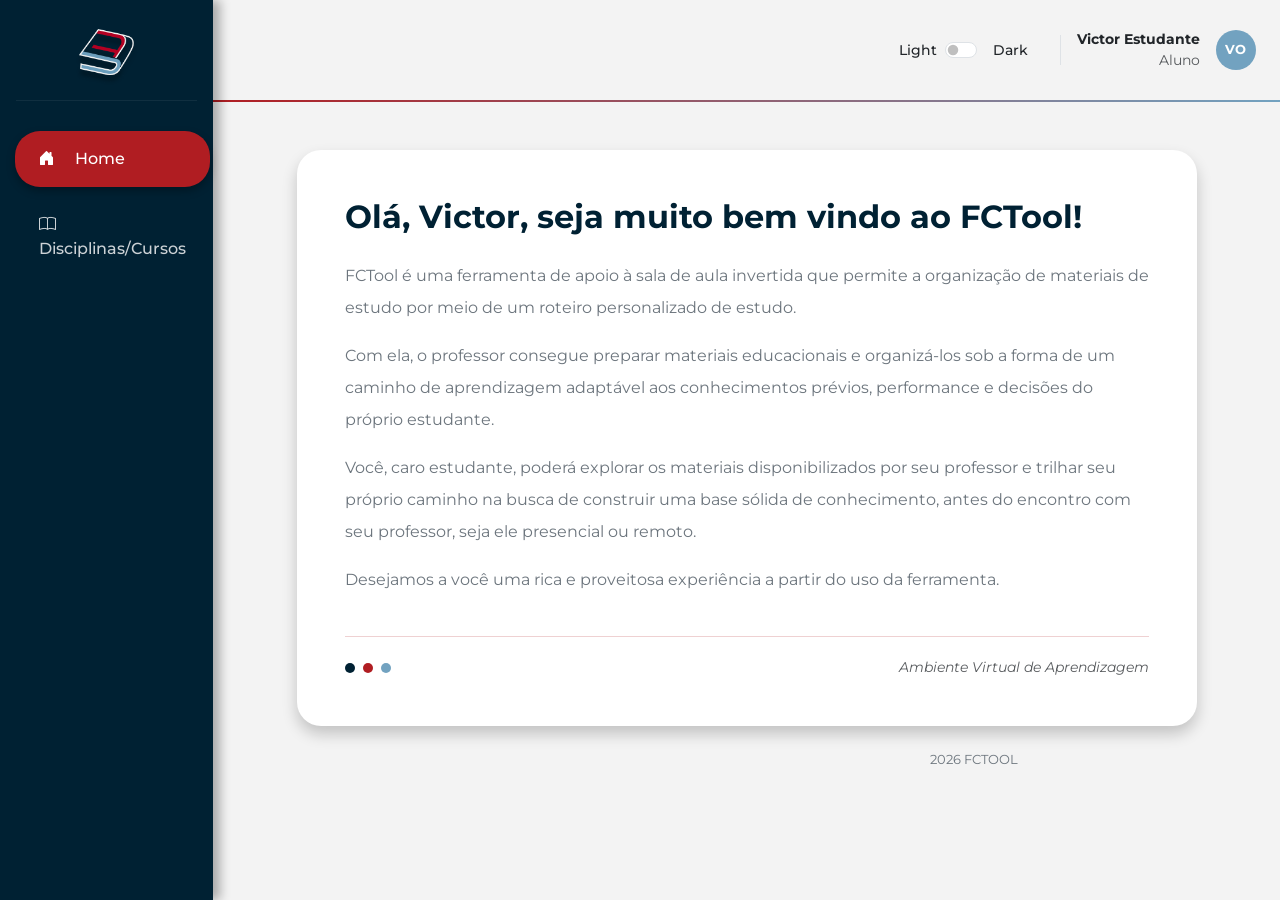
==== Redesign-FCTOOL/index.html @ 1b22c22f "primeiras páginas feitas do FCTOOL Home, Disciplina, tumas" ====
<!DOCTYPE html>
<html lang="pt-br">
<head>
    <meta charset="UTF-8">
    <meta name="viewport" content="width=device-width, initial-scale=1.0">
    <title>FCTOOL - Home</title>

    <link href="https://fonts.googleapis.com/css2?family=Montserrat:wght@400;500;700&display=swap" rel="stylesheet">
    <link href="https://cdn.jsdelivr.net/npm/bootstrap@5.3.0/dist/css/bootstrap.min.css" rel="stylesheet">
    <link rel="stylesheet" href="https://cdn.jsdelivr.net/npm/bootstrap-icons@1.11.3/font/bootstrap-icons.css">
    <link rel="stylesheet" href="./style.css">
</head>

<body>
<!--Menu que só aparece em tela mobile-->
    <div class="offcanvas offcanvas-start" tabindex="-1" id="sidebarMobile">
        <div class="offcanvas-header">
            <img src="./assets/img/logo.png" alt="Logo" class="img-fluid" style="max-width:120px;">
            <button type="button" class="btn-close" data-bs-dismiss="offcanvas"></button>
        </div>
        <div class="offcanvas-body">
            <ul class="nav nav-pills flex-column">
                <li class="nav-item">
                    <a href="index.html" class="nav-link active">
                        <i class="bi bi-house-door-fill me-3"></i> Home
                    </a>
                </li>
                <li class="nav-item">
                    <a href="disciplinas.html" class="nav-link">
                        <i class="bi bi-book me-3"></i> Disciplinas/Cursos
                    </a>
                </li>
            </ul>
        </div>
    </div>


    <div class="container-fluid">
        <div class="row">

         
        <!--d-none esconde no mobile | d-md-block mostra no computador-->
            <div class="col-md-2 px-0 sidebar-fctool d-none d-md-block">
                <div class="sidebar-header">
                    <img src="./assets/img/logo.png" alt="Logo" class="img-fluid logo-fctool">
                </div>

                <hr class="mx-3 mt-0 mb-0 opacity-25 text-white">

                <nav class="mt-4">
                    <ul class="nav nav-pills flex-column">
                        <li class="nav-item">
                            <a href="index.html" class="nav-link active">
                                <i class="bi bi-house-door-fill me-3"></i> Home
                            </a>
                        </li>
                        <li class="nav-item">
                            <a href="disciplinas.html" class="nav-link">
                                <i class="bi bi-book me-3"></i> Disciplinas/Cursos
                            </a>
                        </li>
                    </ul>
                </nav>
            </div>

         
            <div class="col-md-10 px-0">
                
               
                <header class="topbar-fctool d-flex align-items-center justify-content-between px-4">
                    
                
                    <button class="btn d-md-none me-3" type="button" data-bs-toggle="offcanvas" data-bs-target="#sidebarMobile">
                        <i class="bi bi-list fs-2"></i>
                    </button>

                    
                   

                 
                    <div class="d-flex align-items-center ms-auto">
                        <div class="d-flex align-items-center me-3">
                            <span class="me-2 small fw-medium">Light</span>
                            <div class="form-check form-switch mb-0">
                                <input class="form-check-input" type="checkbox" id="darkModeSwitch">
                            </div>
                            <span class="ms-2 small fw-medium">Dark</span>
                        </div>

                        <div class="divisor-vertical"></div>

                        <div class="text-end me-3">
                            <p class="mb-0 fw-bold small">Victor Estudante</p>
                            <small class="text-muted d-block">Aluno</small>
                        </div>
                        <div class="user-avatar">VO</div>
                    </div>
                </header>

          
                <div class="linha-separadora"></div>

           
                <main class="p-5">
                   
                    <div class="welcome-card shadow-sm p-5">
                        <h2 class="fw-bold mb-4" style="color: var(--tool-blue-black);">
                            Olá, Victor, seja muito bem vindo ao FCTool!
                        </h2>

                        <div class="text-secondary lh-lg text-justify">
                            <p>FCTool é uma ferramenta de apoio à sala de aula invertida que permite a organização de materiais de estudo por meio de um roteiro personalizado de estudo.</p>
                            <p>Com ela, o professor consegue preparar materiais educacionais e organizá-los sob a forma de um caminho de aprendizagem adaptável aos conhecimentos prévios, performance e decisões do próprio estudante.</p>
                            <p>Você, caro estudante, poderá explorar os materiais disponibilizados por seu professor e trilhar seu próprio caminho na busca de construir uma base sólida de conhecimento, antes do encontro com seu professor, seja ele presencial ou remoto.</p>
                            <p>Desejamos a você uma rica e proveitosa experiência a partir do uso da ferramenta.</p>
                        </div>

                        <div class="card-divider"></div>

                    
                        <div class="d-flex justify-content-between align-items-center">
                            <div class="d-flex gap-2">
                                <span class="dot dot-dark"></span>
                                <span class="dot dot-red"></span>
                                <span class="dot dot-blue"></span>
                            </div>
                            <em class="text-muted small">Ambiente Virtual de Aprendizagem</em>
                        </div>
                    </div>

              
                    <p class="footer-copy">2026 FCTOOL</p>
                </main>
            </div>
        </div>
    </div>

    <script src="https://cdn.jsdelivr.net/npm/bootstrap@5.3.0/dist/js/bootstrap.bundle.min.js"></script>

</body>
</html>
---- Redesign-FCTOOL/style.css ----
:root {
  /* Variáveis de cor da paleta*/
  --tool-blue-black: #002133; 
  --tool-red: #b01d22;        
  --tool-gray: #f3f3f3;      
  --tool-white: #ffffff;      
  --tool-blue-light: #72a2c0; 
  --tool-blue-hover: #6a9dbc; 
  --tool-divi: #dee2e6;      
}


body {
  background-color: var(--tool-gray); /* Aplica a cor de fundo definida nas variáveis globais */
  margin: 0; /* pra que cubra a tela toda, chama */
  font-family: "Montserrat", sans-serif; 
  overflow-x: hidden; /* Evita a barra de rolagem horizontal*/
}


/*Tive que colocar o col em uma main pra não quebrar o layout do bootstrap*/
.sidebar-fctool {
  background-color: var(--tool-blue-black);
  height: 100vh;
  position: sticky;
  top: 0;
  left: 0;
  box-shadow: 7px 0 10px rgba(0, 0, 0, 0.3);
  z-index: 1000;
}


.sidebar-header {
  height: 100px; /* altura fixa pra logo */
  display: flex; 
  align-items: center; /* Alinha a logo verticalmente*/
  justify-content: center;    /* Centraliza a logo horizontalmente*/
  padding-top: 15px; /* Espaçamento interno*/
}

.logo-fctool {
  max-width: 65px; /* Define um limite de largura para a logo, garantindo que não quebre o layout da sidebar */
  height: auto;    /* Mantém a proporção da imagem ao redimensionar a largura, isso daq foi mais pra responsividade, não sabia se o bootstrap fazia isso sozinho*/
}

.sidebar-fctool hr {
  margin: 0;
  border: none;
  height: 2px;
  border-top: 1px solid rgba(255, 255, 255, 0.25); 
}

.nav-link {
  color: rgba(255, 255, 255, 0.8); /* Define o texto branco com leve transparência para itens não ativos */
  font-weight: 500;                  /* Define um peso médio para a fonte, facilitando a leitura */
  transition: 0.3s ease;             /* Efeito de transição suave em todas as mudanças de estado (hover/active) */
  padding: 1rem 1.5rem;              /* Define a área de clique do link */
  margin: 5px 15px;                  /* Espaçamento externo entre os botões do menu */
}

.nav-link.active {
  background-color: var(--tool-red) !important; 
  border-radius: 25px;                            
  color: white;                                   
  box-shadow: rgba(0, 0, 0, 0.3) 0px 4px 8px;    
}

.nav-link:hover:not(.active) {
  background-color: var(--tool-blue-hover); 
  color: white;                           
  border-radius: 25px;                     
}


/*barra superior*/
.topbar-fctool {
  height: 100px; /* Define a altura fixa da barra de navegação superior */
}

.divisor-vertical {
  height: 30px; 
  border-left: 1px solid var(--tool-divi);   
  margin: 0 1rem;                          
}

.linha-separadora {
  height: 2px;                               
  background: linear-gradient(to right, var(--tool-red), var(--tool-blue-light)); 
  width: 100%;                               
  margin: 0;                                
}

/*Avatar do usuário*/
.user-avatar {
  width: 40px;                               
  height: 40px;                              
  background-color: var(--tool-blue-light);  
  font-size: 0.8rem;                        
  border-radius: 50%;                       
  display: flex;                             
  align-items: center;                       
  justify-content: center;                   
  color: var(--tool-white);                 
  font-weight: bold;                        
}


.welcome-card {
  background-color: var(--tool-white);       /* Fundo branco para se destacar do fundo cinza da página */
  box-shadow: 0 8px 15px rgba(0, 0, 0, 0.2) !important;
  border-radius: 1.5rem;                    
  border: none;                              
  max-width: 900px;                          
  margin: 0 auto;                            /* Centraliza o card horizontalmente na página */
}

.card-divider {
  height: 1px;                               
  background-color: var(--tool-red);         
  width: 100%;                               
  margin: 40px 0 20px 0;                     
  opacity: 0.2;                             
}


.dot {
  width: 10px;                             
  height: 10px;
  border-radius: 50%;                       
  display: inline-block;                     
}

.dot-dark { background-color: var(--tool-blue-black); } 
.dot-red { background-color: var(--tool-red); }         
.dot-blue { background-color: var(--tool-blue-light); } 

/* Footer da página */
.footer-copy {
  text-align: right;                        
  margin-top: 1.5rem;                      
  padding-right: 22%;                        
  color: #6c757d;                           
  font-size: 0.8rem;                        
}


 /*Cards da disciplina*/
.container-card {
  width: 350px;
  height: 115px;
  margin-top: 50px;
  border-radius: 15px;
  position: relative;
  overflow: visible;

}
.icone-card {
  background-color: var(--tool-white);
  width: 90px;
  height: 90px;
  border-radius: 15px;
  padding: 15px;
  position: absolute;
  top: -30px;   /* sobe mais */
  left: 25px;
  z-index: 3;
  box-shadow: 0 18px 30px rgba(0, 0, 0, 0.25);
}

.icone-card img {
  max-width: 100%; /* Garante que a imagem da disciplina caiba no quadrado branco */
  max-height: 100%;
}
/*car de turma vermelho*/
.card-text {
  background-color: var(--tool-red);
  border-radius: 15px;
  min-height: 115px;
  display: flex;
  align-items: center;
  justify-content: end; 
  position: relative;
  z-index: 1;
}

.card-text h5 {
  margin: 0;
  max-width: 180px; /* controla largura do texto */
  white-space: nowrap;
  overflow: hidden;
  text-overflow: ellipsis;
}

/* Botão de entrar em nova turma */
.container-entrar {
  background-color: var(--tool-blue-black);  
  border-radius: 15px;                       
}

.btn-Entrar {
  background-color: var(--tool-red);     
  border: none;                              
  border-radius: 8px;                        
  color: var(--tool-white);                  
}

.btn-Entrar:hover {
  transform: translateY(-6px); /* Efeito de futuar */
}

/*aqui eu deu uma reaproveitada em alguns cards, por que usei a mesma lpgística tanto pro da turma, quanto pro da de disciplina*/
.container-aluno {
  width: 100%;
  max-width: 300px;                              /* Define a largura padrão dos cards*/
  position: relative;                        /* tive que colocar isso pra conseguir botar o fundo colorido */
  margin-top: 20px;                          /* Espaço pra aparecer o fundo e dar aquele efeito escada */
  transition: transform 0.25s ease, box-shadow 0.25s ease; 
}

.container-aluno:hover { 
  transform: translateY(-6px); /* Move o card inteiro para cima ao passar o mouse, flutuandoooo */
}



.container-aluno:nth-child(odd) .btn-VerAula,
.lista-aulas .container-aluno:nth-child(odd) .btn-VerAula-final { background-color: var(--tool-blue-black); }


.container-aluno:nth-child(even) .btn-VerAula,
.lista-aulas .container-aluno:nth-child(even) .btn-VerAula-final { background-color: var(--tool-red); }

/*a parte mais difícil de fazer foi esse diabo aqui*/
.fundo-cor-card {
  position: absolute; /* Tira o elemento da ordem normal para colocá-lo atrás do card principal   */
  top: -7px; /* Faz a cor fazer o efeito de escada */
  left: 15px;                                
  width: 273px; /* Largura menor que o card principal pra dar o efeito que eu coloquei no figma */
  height: 65px;                              
  background-color: var(--tool-blue-black);  
  border-radius: 22px;                       
  z-index: 1; /* Fica na camada de trás */
}


.container-aluno:nth-child(even) .fundo-cor-card { background-color: var(--tool-red); }

/*Card do aluno, parte principal*/
.card-text-aluno {
  background-color: var(--tool-white);       
  min-height: 160px;/* Garante que todos os cards tenham o mesmo tamanho mínimo na grade */
  padding: 30px;/* Espaçamento interno*/
  border-radius: 22px;                       
  position: relative;                        
  z-index: 2;/* Fica na camada da frente, escondendo parte da aba colorida */
  box-shadow: 0 15px 30px rgba(0, 0, 0, 0.12);
  transition: box-shadow 0.25s ease;         /* Suaviza a mudança da sombra durante o hover */
}

.container-aluno:hover .card-text-aluno {
  box-shadow: 0 20px 40px rgba(0, 0, 0, 0.18); 
}

/* Ícone do card do aluno o containerzin da imagem */
.icone-card-aluno {
  width: 70px;                               /* Dimensões do quadrado de fundo do ícone */
  height: 70px;
  border-radius: 20px;                      
  background: #f1f1f1;                       /* Cinza muito claro para o fundo do ícone */
  display: flex;                            
  align-items: center;
  justify-content: center;
  flex-shrink: 0; /* Impede que o container do ícone seja esmagado se o título for grande */
  box-shadow: 0 10px 20px rgba(0, 0, 0, 0.15);
}

.icone-card-aluno img { max-width: 55%; }      /* Garante que o ícone interno não ultrapasse o container cinza */

.titulo-disciplina {
  font-weight: 600; /* Fonte em negrito para destaque do nome da aula */
  margin: 0;  /* Remove margens padrão de tags h5/h6 */
  max-width: 140px;  /* Limita a largura para evitar que nomes gigantes quebrem o layout */
  white-space: nowrap;  /* Impede que o texto pule para a linha de baixo */
  overflow: hidden;   /* Esconde a parte do texto que ultrapassar os 140px */
  text-overflow: ellipsis;    /* Adiciona os "..." automaticamente no final de nomes longos */
}

/* Botões ver aula */
.btn-VerAula {
  background-color: var(--tool-blue-black);  
  color: white;                             
  border-radius: 14px;                    
  border: none;                           
  width: 120px;                         
  transition: all 0.25s ease;                
}

.btn-VerAula:hover {
  background-color: var(--tool-blue-black);  
  transform: scale(1.05);                   
}


.lista-aulas {
  display: flex;                             
  flex-wrap: wrap;                          
  gap: 16px;                               
}

.lista-aulas .container-aluno {
  flex: 0 0 300px;     /* Garante que os cards não estiquem nem encolham, mantendo 300px fixos */
}

/* Alternância de cores ímpar/par usando variáveis de escopo local */
.lista-aulas .container-aluno:nth-child(odd) { --card-color: var(--tool-blue-black); } 
.lista-aulas .container-aluno:nth-child(even) { --card-color: var(--tool-red); }       

.aulas-page .container-aluno { 
  transform: scale(0.88); /* Diminui os cards em 12% nesta página específica para caberem mais itens */
  transform-origin: top center;/* Define que o encolhimento aconteça a partir do topo */
}

.aulas-page .card-text-aluno > div:not(.topo-aula-card) { 
  padding: 16px 24px !important;             /* Ajuste de respiro para o conteúdo de texto da aula */
  min-height: auto;                          /* Remove a restrição de altura mínima nesta página */
}

.aulas-page .topo-aula-card { 
  padding: 16px !important;                  /* Reduz o padding interno do cabeçalho do card */
  margin-bottom: -7px !important;            /* Ajuste negativo para aproximar o cabeçalho do corpo do card */
}

.card-text-aluno > div:not(.topo-aula-card){
  overflow-wrap: break-word;                 /*quebra palavras longas para não estourar o card */
  word-wrap: break-word;
  word-break: break-word;
}

/* Descrição alinhada à esquerda */
.aulas-page .card-text-aluno > div:nth-of-type(2) {
  text-align: left !important;               /* Força o alinhamento à esquerda*/
  margin-bottom: 5px !important;            
  width: 100%;                               /* Ocupa toda a largura disponível para o alinhamento funcionar */
}

/* Topo do card (Cabeçalho colorido dentro do card de aula) */
.topo-aula-card {
  width: 100%;                              
  padding: 24px;                            
  text-align: center;                       
  border-radius: 20px;                       
  background-color: var(--card-color);       
  color: white;                          
}

/* Botão final do card aula */
.btn-VerAula-final {
  background-color: var(--card-color);       
  color: white;                              
  border-radius: 12px;                     
  border: none;                             
  font-weight: 600;                          
  padding: 10px 24px;                       
  margin-bottom: 24px;                       
  transition: all 0.25s ease; /* Suaviza escala e transparência no hover */
}

.btn-VerAula-final:hover {
  transform: scale(1.05);                   
  opacity: 0.9;                             /
}

/* Caixa do modal */
.modal-content {
    border: none;
    border-radius: 20px;
    padding: 10px;
}

/* Título principal */
.modal-body h5 {
    color: var(--tool-blue-black);
}

/* Texto descritivo */
.modal-body p {
    font-size: 0.9rem;
}

/* Input custom */
.modal-body input {
    height: 45px;
    border-radius: 12px;
    border: 1px solid #e0e0e0;
    padding-left: 15px;
}

.modal-body input:focus {
    box-shadow: none;
    border-color: #dc3545; /* vermelho */
}

/* Botão principal */
.modal-body .btn-danger {
    border-radius: 12px;
    padding: 10px 30px;
    font-weight: 600;
}

/* Responsividade (Media Queries para telas de celular/tablet) */
@media (max-width: 768px) {
  .footer-copy { text-align: center; padding-right: 0; } /* Centraliza o copyright no mobile */
  main { padding: 20px; }                                 /* Reduz o espaçamento geral da página */
  .welcome-card { padding: 25px; }                        /* Compacta o card de boas-vindas */
  .container-aluno { width: 100%; }                       /* Faz os cards ocuparem a largura total da tela no celular */
  .card-text-aluno { flex-direction: column; text-align: center; } /* Empilha ícone e texto verticalmente no mobile */
  .icone-card-aluno { margin-bottom: 15px; }              /* Espaço entre ícone e texto no modo empilhado */
  .titulo-disciplina { 
    max-width: 100%;                                      /* Remove o limite de largura do título */
    white-space: normal;                                  /* Permite que o título quebre linhas no celular */
    text-overflow: unset;                                 /* Remove as reticências para mostrar o nome todo */
  }
  .sidebar-fctool {
    background-color: var(--tool-blue-black);
    display: none;
  }
  .offcanvas{
    background-color: var(--tool-blue-black) !important;
    color: white; /* Garante que o texto geral fique visível */
  }
 .offcanvas-header {
    display: flex;
    flex-direction: column; /* Empilha a logo e o botão de fechar */
    align-items: center;    /* Centraliza horizontalmente no flex */
    position: relative;     /* Para podermos posicionar o botão X se quiser */
    padding-top: 2rem;      /* Dá um respiro no topo */
  }

  .offcanvas-header img {
    margin: 0 auto;         /* Margem automática nas laterais */
    display: block;         /* Garante que a imagem se comporte como bloco */
    max-width: 120px;       /* Mantém o tamanho que você definiu */
    border-bottom: 1px solid rgba(255, 255, 255, 0.1);
  }

  /* Ajuste opcional: se o botão 'X' ficar em cima da logo, 
     podemos jogar ele para o canto absoluto */
  .offcanvas-header .btn-close {
    position: absolute;
    top: 15px;
    right: 15px;
    margin: 0;
    filter: invert(1) grayscale(100%) brightness(200%);
  }

  
  /* Faz os cards ocuparem a largura total da linha no mobile */
  .container-aluno {
    width: 100%;
    max-width: 320px; /* Limite para não ficar gigante em tablets */
    margin-left: auto;
    margin-right: auto;
  }

  /* O fundo 'escada' precisa ser menor que o card da frente */
  .fundo-cor-card {
    width: 90%;      /* Em vez de fixo, ele ocupa 90% do card pai */
    left: 5%;        /* Centraliza o fundo (5% de cada lado sobra) */
    top: -10px;      /* Mantém ele subindo um pouco */
    height: 60px;
    z-index: 1;
  }

  /* Garante que o card da frente fique por cima */
  .card-text-aluno {
    width: 100%;
    z-index: 2;
    position: relative;
  }

  /* 1. TOPBAR: Impede que o texto e o switch briguem por espaço */
    .topbar-fctool {
        height: auto !important; /* Deixa a barra crescer conforme o conteúdo */
        flex-wrap: wrap;        /* Permite que os itens pulem linha */
        padding: 15px !important;
        gap: 10px;
    }

    .topbar-fctool .ps-2 {
        width: 100%;           /* Título ocupa a linha toda */
        text-align: center;
        padding-left: 0 !important;
    }

    .topbar-fctool .ms-auto {
        margin: 0 auto !important; /* Centraliza o switch Light/Dark */
    }

}
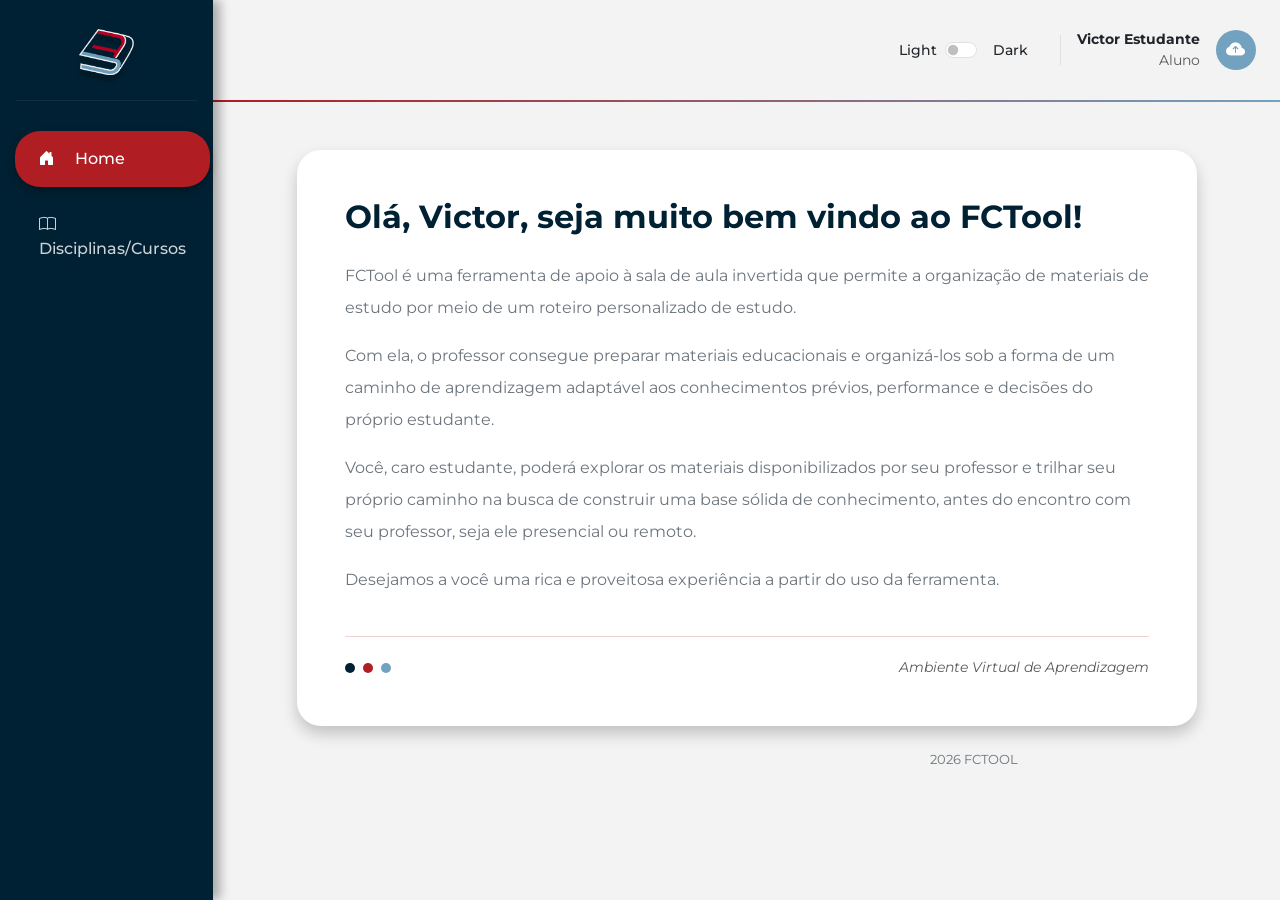
==== commit 013a7ab3: "mudança do icon de perfil pra icon de upload de foto" ====
--- a/Redesign-FCTOOL/index.html
+++ b/Redesign-FCTOOL/index.html
@@ -1,5 +1,6 @@
 <!DOCTYPE html>
 <html lang="pt-br">
+
 <head>
     <meta charset="UTF-8">
     <meta name="viewport" content="width=device-width, initial-scale=1.0">
@@ -12,7 +13,7 @@
 </head>
 
 <body>
-<!--Menu que só aparece em tela mobile-->
+    <!--Menu que só aparece em tela mobile-->
     <div class="offcanvas offcanvas-start" tabindex="-1" id="sidebarMobile">
         <div class="offcanvas-header">
             <img src="./assets/img/logo.png" alt="Logo" class="img-fluid" style="max-width:120px;">
@@ -38,8 +39,8 @@
     <div class="container-fluid">
         <div class="row">
 
-         
-        <!--d-none esconde no mobile | d-md-block mostra no computador-->
+
+            <!--d-none esconde no mobile | d-md-block mostra no computador-->
             <div class="col-md-2 px-0 sidebar-fctool d-none d-md-block">
                 <div class="sidebar-header">
                     <img src="./assets/img/logo.png" alt="Logo" class="img-fluid logo-fctool">
@@ -63,21 +64,18 @@
                 </nav>
             </div>
 
-         
+
             <div class="col-md-10 px-0">
-                
-               
+
+
                 <header class="topbar-fctool d-flex align-items-center justify-content-between px-4">
-                    
-                
+
+
                     <button class="btn d-md-none me-3" type="button" data-bs-toggle="offcanvas" data-bs-target="#sidebarMobile">
                         <i class="bi bi-list fs-2"></i>
                     </button>
 
-                    
-                   
 
-                 
                     <div class="d-flex align-items-center ms-auto">
                         <div class="d-flex align-items-center me-3">
                             <span class="me-2 small fw-medium">Light</span>
@@ -93,16 +91,17 @@
                             <p class="mb-0 fw-bold small">Victor Estudante</p>
                             <small class="text-muted d-block">Aluno</small>
                         </div>
-                        <div class="user-avatar">VO</div>
+                        <div class="user-avatar" style="cursor: pointer;"><i class="bi bi-cloud-arrow-up-fill" style="font-size: 1.2rem;"></i>
+                        </div>
                     </div>
                 </header>
 
-          
+
                 <div class="linha-separadora"></div>
 
-           
+
                 <main class="p-5">
-                   
+
                     <div class="welcome-card shadow-sm p-5">
                         <h2 class="fw-bold mb-4" style="color: var(--tool-blue-black);">
                             Olá, Victor, seja muito bem vindo ao FCTool!
@@ -117,7 +116,7 @@
 
                         <div class="card-divider"></div>
 
-                    
+
                         <div class="d-flex justify-content-between align-items-center">
                             <div class="d-flex gap-2">
                                 <span class="dot dot-dark"></span>
@@ -128,7 +127,7 @@
                         </div>
                     </div>
 
-              
+
                     <p class="footer-copy">2026 FCTOOL</p>
                 </main>
             </div>
@@ -138,4 +137,5 @@
     <script src="https://cdn.jsdelivr.net/npm/bootstrap@5.3.0/dist/js/bootstrap.bundle.min.js"></script>
 
 </body>
+
 </html>
--- a/Redesign-FCTOOL/style.css
+++ b/Redesign-FCTOOL/style.css
@@ -11,14 +11,124 @@
 
 
 body {
-  background-color: var(--tool-gray); /* Aplica a cor de fundo definida nas variáveis globais */
+  background-color: var(--tool-gray); 
   margin: 0; /* pra que cubra a tela toda, chama */
   font-family: "Montserrat", sans-serif; 
   overflow-x: hidden; /* Evita a barra de rolagem horizontal*/
 }
 
 
-/*Tive que colocar o col em uma main pra não quebrar o layout do bootstrap*/
+
+/*Reaproveitamento de componentes*/
+
+.login-page, .cadastro-page {
+    background-color: var(--tool-gray);
+    position: relative; 
+    overflow-x: hidden;
+    min-height: 100vh; /* Ocupa 100% da altura da tela */
+    
+    
+    display: flex;
+    align-items: center;    
+    justify-content: center;    
+    padding: 20px;         
+}
+
+/* Faixa bicolor que passa por trás */
+.background-stripe {
+    position: absolute;
+    width: 100%;
+    height: 50px; 
+    top: 50%;
+    transform: translateY(-50%);
+    background: linear-gradient(to right, var(--tool-red) 50%, var(--tool-blue-black) 50%);
+    z-index: 0; /* Fica lá no fundo */
+}
+
+/* --- CARDS (LOGIN E CADASTRO) --- */
+
+.login-card-bs, .cadastro-card-modern {
+    position: relative;
+    z-index: 2;         
+    background: var(--tool-white) !important; 
+    border-radius: 1.2rem !important;
+    border: none;
+    min-width: 280px;
+    box-shadow: 0 15px 35px rgba(0, 0, 0, 0.2);
+}
+
+
+.cadastro-card-modern {
+    border-radius: 20px !important;
+}
+
+
+
+.cadastro-title {
+    color: #333;
+    font-size: 1.8rem;
+    letter-spacing: -1px;
+}
+
+.input-fctool-modern .form-control {
+    border: none !important;
+    border-bottom: 2px solid #ddd !important;
+    border-radius: 0 !important;
+    background-color: transparent !important;
+    padding-left: 0;
+    font-size: 0.95rem;
+    color: #333;
+    transition: 0.3s;
+}
+
+.input-fctool-modern .form-control:focus {
+    box-shadow: none;
+    border-color: #00bcd4 !important;
+}
+
+
+.btn-primary-modern {
+    background: linear-gradient(to right, #00bcd4 0%, #00acc1 100%);
+    color: white;
+    border: none;
+    border-radius: 50px !important;
+    font-size: 0.9rem;
+    transition: 0.3s;
+}
+
+.btn-primary-modern:hover {
+    transform: translateY(-2px);
+    box-shadow: 0 5px 15px rgba(0, 188, 212, 0.3);
+    color: white;
+}
+
+
+.btn-google-modern {
+    background-color: transparent;
+    border: 1px solid #ddd !important;
+    color: #555 !important;
+    font-size: 0.8rem;
+    font-weight: 700;
+    border-radius: 50px !important;
+    padding: 10px 20px;
+    transition: 0.3s;
+    text-decoration: none;
+    display: flex;
+    align-items: center;
+    justify-content: center;
+}
+
+.btn-google-modern:hover {
+    background-color: #f8f9fa;
+    border-color: #bbb !important;
+}
+
+
+.link-fctool { color: #0095ff; }
+.btn-primary-fctool { background-color: #0095ff; border: none; color: white; }
+.custom-form-control { height: 40px; font-size: 0.9rem; }
+.extra-small { font-size: 0.75rem; }
+.bi { line-height: 1; }
 .sidebar-fctool {
   background-color: var(--tool-blue-black);
   height: 100vh;
@@ -29,6 +139,29 @@
   z-index: 1000;
 }
 
+/* Ajuste para os Checkboxes da tela de escolha */
+.custom-check {
+    width: 25px !important;
+    height: 25px !important;
+    margin-right: 10px;
+    cursor: pointer;
+    border: 2px solid #ccc !important;
+}
+
+.custom-check:checked {
+    background-color: #bc8cc4 !important; /* Cor roxinha da imagem */
+    border-color: #bc8cc4 !important;
+}
+
+.custom-option label {
+    cursor: pointer;
+    user-select: none;
+}
+
+/* Garante que o título 'Eu sou' tenha o espaçamento da imagem */
+.cadastro-page h1 {
+    letter-spacing: 1px;
+}
 
 .sidebar-header {
   height: 100px; /* altura fixa pra logo */
@@ -51,11 +184,11 @@
 }
 
 .nav-link {
-  color: rgba(255, 255, 255, 0.8); /* Define o texto branco com leve transparência para itens não ativos */
-  font-weight: 500;                  /* Define um peso médio para a fonte, facilitando a leitura */
-  transition: 0.3s ease;             /* Efeito de transição suave em todas as mudanças de estado (hover/active) */
-  padding: 1rem 1.5rem;              /* Define a área de clique do link */
-  margin: 5px 15px;                  /* Espaçamento externo entre os botões do menu */
+  color: rgba(255, 255, 255, 0.8); 
+  font-weight: 500;                 
+  transition: 0.3s ease;     /* Efeito de transição suave em todas as mudanças de estado (hover/active) */
+  padding: 1rem 1.5rem;             
+  margin: 5px 15px;                
 }
 
 .nav-link.active {
@@ -432,19 +565,18 @@
     display: flex;
     flex-direction: column; /* Empilha a logo e o botão de fechar */
     align-items: center;    /* Centraliza horizontalmente no flex */
-    position: relative;     /* Para podermos posicionar o botão X se quiser */
+    position: relative;     
     padding-top: 2rem;      /* Dá um respiro no topo */
   }
 
   .offcanvas-header img {
     margin: 0 auto;         /* Margem automática nas laterais */
     display: block;         /* Garante que a imagem se comporte como bloco */
-    max-width: 120px;       /* Mantém o tamanho que você definiu */
+    max-width: 120px;       
     border-bottom: 1px solid rgba(255, 255, 255, 0.1);
   }
 
-  /* Ajuste opcional: se o botão 'X' ficar em cima da logo, 
-     podemos jogar ele para o canto absoluto */
+
   .offcanvas-header .btn-close {
     position: absolute;
     top: 15px;
@@ -478,7 +610,7 @@
     position: relative;
   }
 
-  /* 1. TOPBAR: Impede que o texto e o switch briguem por espaço */
+  /* Impede que o texto e o switch briguem por espaço */
     .topbar-fctool {
         height: auto !important; /* Deixa a barra crescer conforme o conteúdo */
         flex-wrap: wrap;        /* Permite que os itens pulem linha */
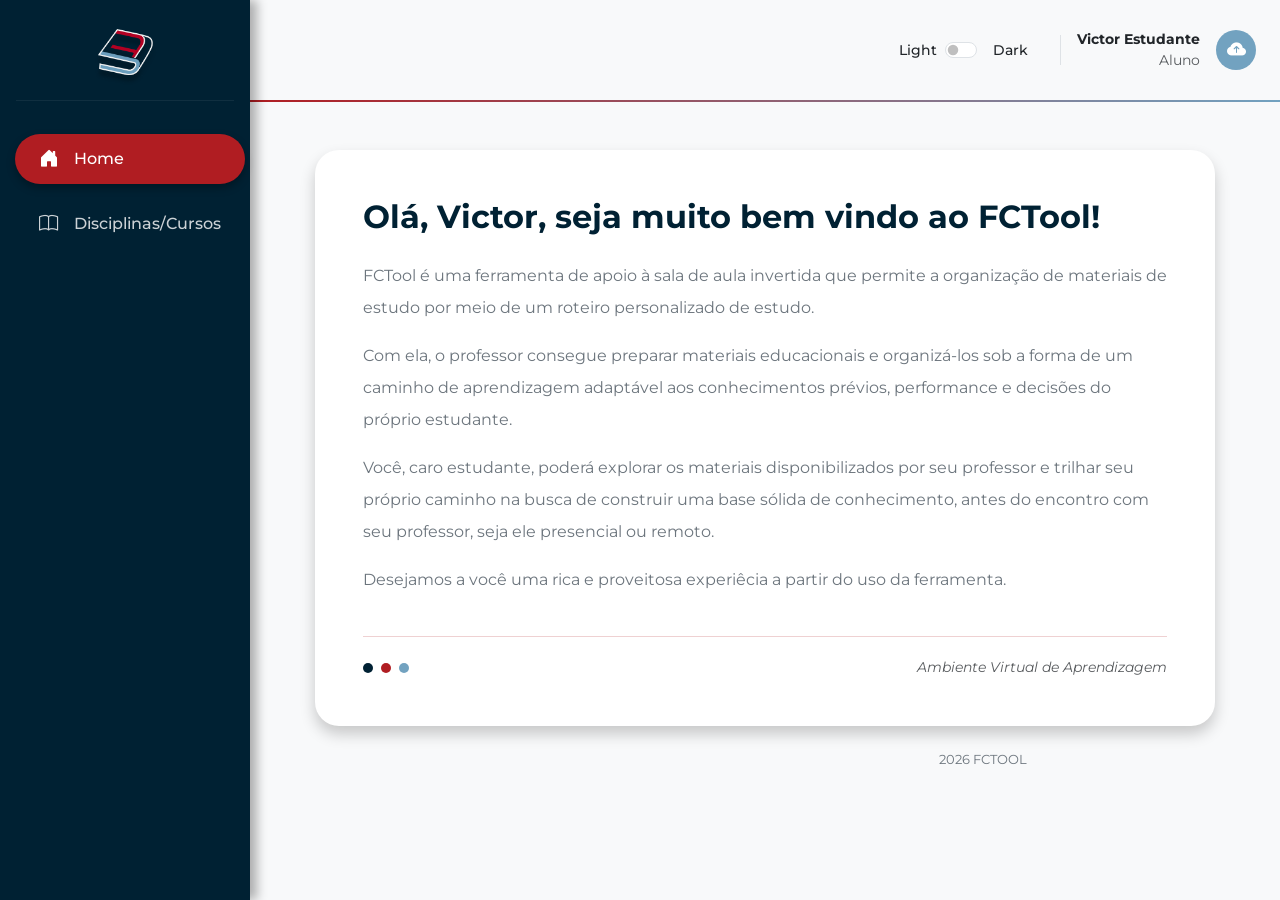
==== commit 427e127e: "adicionando as pages de perfil + ajuste na sidebar" ====
--- a/Redesign-FCTOOL/index.html
+++ b/Redesign-FCTOOL/index.html
@@ -37,11 +37,12 @@
 
 
     <div class="container-fluid">
-        <div class="row">
+        <!-- flex-nowrap para impedir sobreposição -->
+        <div class="row d-flex flex-nowrap">
 
 
-            <!--d-none esconde no mobile | d-md-block mostra no computador-->
-            <div class="col-md-2 px-0 sidebar-fctool d-none d-md-block">
+            <!-- flex-shrink-0 para não ser esmagada -->
+            <div class="col-md-2 px-0 sidebar-fctool d-none d-md-block" style="flex-shrink: 0; min-width: 250px;">
                 <div class="sidebar-header">
                     <img src="./assets/img/logo.png" alt="Logo" class="img-fluid logo-fctool">
                 </div>
@@ -65,7 +66,7 @@
             </div>
 
 
-            <div class="col-md-10 px-0">
+            <div class="flex-fill px-0 bg-light" style="overflow-x: hidden;">
 
 
                 <header class="topbar-fctool d-flex align-items-center justify-content-between px-4">
@@ -111,7 +112,7 @@
                             <p>FCTool é uma ferramenta de apoio à sala de aula invertida que permite a organização de materiais de estudo por meio de um roteiro personalizado de estudo.</p>
                             <p>Com ela, o professor consegue preparar materiais educacionais e organizá-los sob a forma de um caminho de aprendizagem adaptável aos conhecimentos prévios, performance e decisões do próprio estudante.</p>
                             <p>Você, caro estudante, poderá explorar os materiais disponibilizados por seu professor e trilhar seu próprio caminho na busca de construir uma base sólida de conhecimento, antes do encontro com seu professor, seja ele presencial ou remoto.</p>
-                            <p>Desejamos a você uma rica e proveitosa experiência a partir do uso da ferramenta.</p>
+                            <p>Desejamos a você uma rica e proveitosa experiêcia a partir do uso da ferramenta.</p>
                         </div>
 
                         <div class="card-divider"></div>
--- a/Redesign-FCTOOL/style.css
+++ b/Redesign-FCTOOL/style.css
@@ -1,631 +1,872 @@
-:root {
-  /* Variáveis de cor da paleta*/
-  --tool-blue-black: #002133; 
-  --tool-red: #b01d22;        
-  --tool-gray: #f3f3f3;      
-  --tool-white: #ffffff;      
-  --tool-blue-light: #72a2c0; 
-  --tool-blue-hover: #6a9dbc; 
-  --tool-divi: #dee2e6;      
-}
-
-
-body {
-  background-color: var(--tool-gray); 
-  margin: 0; /* pra que cubra a tela toda, chama */
-  font-family: "Montserrat", sans-serif; 
-  overflow-x: hidden; /* Evita a barra de rolagem horizontal*/
-}
-
-
-
-/*Reaproveitamento de componentes*/
-
-.login-page, .cadastro-page {
-    background-color: var(--tool-gray);
-    position: relative; 
-    overflow-x: hidden;
-    min-height: 100vh; /* Ocupa 100% da altura da tela */
-    
+  :root {
+    /* Variáveis de cor da paleta*/
+    --tool-blue-black: #002133; 
+    --tool-red: #b01d22;        
+    --tool-gray: #f3f3f3;      
+    --tool-white: #ffffff;      
+    --tool-blue-light: #72a2c0; 
+    --tool-blue-hover: #6a9dbc; 
+    --tool-divi: #dee2e6;      
+    --tool-vinho: #5b1011;
+  }
+
+
+  body {
+    background-color: var(--tool-gray); 
+    margin: 0; /* pra que cubra a tela toda, chama */
+    font-family: "Montserrat", sans-serif; 
+    overflow-x: hidden; /* Evita a barra de rolagem horizontal*/
+  }
+
+
+
+  /*Reaproveitamento de componentes*/
+
+  .login-page, .cadastro-page {
+      background-color: var(--tool-gray);
+      position: relative; 
+      overflow-x: hidden;
+      min-height: 100vh; /* Ocupa 100% da altura da tela */
+      
+      
+      display: flex;
+      align-items: center;    
+      justify-content: center;    
+      padding: 20px;         
+  }
+
+  /* Faixa bicolor que passa por trás */
+  .background-stripe {
+      position: absolute;
+      width: 100%;
+      height: 50px; 
+      top: 50%;
+      transform: translateY(-50%);
+      background: linear-gradient(to right, var(--tool-vinho) 50%, var(--tool-blue-black) 50%);
+      z-index: 0; /* Fica lá no fundo */
+  }
+
+  /* --- CARDS (LOGIN, CADASTRO E OPTION) --- */
+
+  .login-card-bs, .cadastro-card-modern, .login-card-double {
+      position: relative;
+      z-index: 2;         
+      background: var(--tool-white) !important; 
+      border: none;
+      box-shadow: 0 15px 35px rgba(0, 0, 0, 0.2);
+  }
+
+  /* Ajustes específicos de arredondamento */
+  .login-card-bs, .login-card-double { border-radius: 1.5rem !important; }
+  .cadastro-card-modern { border-radius: 20px !important; }
+
+  /* Configuração do Card Duplo (Login) */
+  .login-card-double {
+      overflow: hidden;
+      min-height: 500px;
+  }
+
+  /* Lado Esquerdo  */
+  .brand-side {
+      background-color: #631215; 
+      border-top-left-radius: 1.5rem;
+      border-bottom-left-radius: 1.5rem;
+  }
+
+  /* Lado Direito Formulário */
+  .right-side {
+      border-top-right-radius: 1.5rem;
+      border-bottom-right-radius: 1.5rem;
+  }
+
+  /* --- FORMULÁRIOS E INPUTS MODERNOS --- */
+
+  .cadastro-title {
+      color: #333;
+      font-size: 1.8rem;
+      letter-spacing: -1px;
+  }
+
+  .input-fctool-modern {
+      border-bottom: 2px solid #ddd !important;
+      margin-bottom: 1rem;
+      position: relative;
+  }
+
+  .input-fctool-modern .form-control {
+      border: none !important;
+      border-radius: 0 !important;
+      background-color: transparent !important;
+      padding-left: 0;
+      padding-right: 35px; /* Espaço para o ícone de login */
+      font-size: 0.95rem;
+      color: #333;
+      transition: 0.3s;
+  }
+
+  .input-fctool-modern .form-control:focus {
+      box-shadow: none;
+      border-bottom-color: #00bcd4 !important; /* Cor ciano ao focar */
+  }
+
+  /* --- BOTÕES --- */
+
+  .btn-primary-modern {
+      background: linear-gradient(to right, #00bcd4 0%, #00acc1 100%);
+      color: white;
+      border: none;
+      border-radius: 50px !important;
+      font-size: 0.9rem;
+      transition: 0.3s;
+  }
+
+  .btn-primary-modern:hover {
+      transform: translateY(-2px);
+      box-shadow: 0 5px 15px rgba(0, 188, 212, 0.3);
+      color: white;
+  }
+
+  .btn-google-modern {
+      background-color: transparent;
+      border: 1px solid #ddd !important;
+      color: #555 !important;
+      font-size: 0.8rem;
+      font-weight: 700;
+      border-radius: 50px !important;
+      padding: 10px 20px;
+      transition: 0.3s;
+      text-decoration: none;
+      display: flex;
+      align-items: center;
+      justify-content: center;
+  }
+
+  .btn-google-modern:hover {
+      background-color: #f8f9fa;
+      border-color: #bbb !important;
+  }
+
+  .link-fctool { color: #0095ff; }
+  .btn-primary-fctool { background-color: #0095ff; border: none; color: white; }
+  .custom-form-control { height: 40px; font-size: 0.9rem; }
+  .extra-small { font-size: 0.75rem; }
+  .bi { line-height: 1; }
+  .sidebar-fctool {
+    background-color: var(--tool-blue-black);
+    height: 100vh;
+    position: sticky;
+    top: 0;
+    left: 0;
+    box-shadow: 7px 0 10px rgba(0, 0, 0, 0.3);
+    z-index: 1000;
+   
+  }
+
+
+  /* Ajuste para os Checkboxes da tela de escolha */
+  .custom-check {
+      width: 25px !important;
+      height: 25px !important;
+      margin-right: 10px;
+      cursor: pointer;
+      border: 2px solid #ccc !important;
+  }
+
+  .custom-check:checked {
+      background-color: #bc8cc4 !important; /* Cor roxinha da imagem */
+      border-color: #bc8cc4 !important;
+  }
+
+  .custom-option label {
+      cursor: pointer;
+      user-select: none;
+  }
+
+
+  .cadastro-page h1 {
+      letter-spacing: 1px;
+  }
+
+  .sidebar-header {
+    height: 100px; /* altura fixa pra logo */
+    display: flex; 
+    align-items: center; /* Alinha a logo verticalmente*/
+    justify-content: center;    /* Centraliza a logo horizontalmente*/
+    padding-top: 15px; /* Espaçamento interno*/
+  }
+
+  .logo-fctool {
+    max-width: 65px; /* Define um limite de largura para a logo, garantindo que não quebre o layout da sidebar */
+    height: auto;    /* Mantém a proporção da imagem ao redimensionar a largura, isso daq foi mais pra responsividade, não sabia se o bootstrap fazia isso sozinho*/
+  }
+
+  .sidebar-fctool hr {
+    margin: 0;
+    border: none;
+    height: 2px;
+    border-top: 1px solid rgba(255, 255, 255, 0.25); 
+  }
+
+  .nav-link {
+    color: rgba(255, 255, 255, 0.8); 
+    font-weight: 500;                 
+    transition: 0.3s ease;     /* Efeito de transição suave em todas as mudanças de estado (hover/active) */
+    padding: 0.8rem 1.5rem;             
+    margin: 8px 15px 8px;  
     
     display: flex;
-    align-items: center;    
-    justify-content: center;    
-    padding: 20px;         
-}
-
-/* Faixa bicolor que passa por trás */
-.background-stripe {
+    align-items: center; /* Alinha o ícone e o texto verticalmente */
+    white-space: nowrap; /* nao deixa acontecer a quebra que tava acontecendo */
+  }
+
+  .nav-link i{
+    margin-right: 10px; /* Espaço entre o ícone e o texto */
+    font-size: 1.2rem;
+  }
+
+  .nav-link.active {
+    background-color: var(--tool-red) !important; 
+    border-radius: 25px;                            
+    color: white;                                   
+    box-shadow: rgba(0, 0, 0, 0.3) 0px 4px 8px;    
+    display: flex !important;
+    width: auto;
+  }
+
+  .nav-link:hover:not(.active) {
+    background-color: var(--tool-blue-hover); 
+    color: white;                           
+    border-radius: 25px;                     
+  }
+
+
+  /*barra superior*/
+  .topbar-fctool {
+    height: 100px; /* Define a altura fixa da barra de navegação superior */
+  }
+
+  .divisor-vertical {
+    height: 30px; 
+    border-left: 1px solid var(--tool-divi);   
+    margin: 0 1rem;                          
+  }
+
+  .linha-separadora {
+    height: 2px;                               
+    background: linear-gradient(to right, var(--tool-red), var(--tool-blue-light)); 
+    width: 100%;                               
+    margin: 0;                                
+  }
+
+  /*Avatar do usuário*/
+  .user-avatar {
+    width: 40px;                               
+    height: 40px;                              
+    background-color: var(--tool-blue-light);  
+    font-size: 0.8rem;                        
+    border-radius: 50%;                       
+    display: flex;                             
+    align-items: center;                       
+    justify-content: center;                   
+    color: var(--tool-white);                 
+    font-weight: bold;                        
+  }
+
+
+  .welcome-card {
+    background-color: var(--tool-white);       /* Fundo branco para se destacar do fundo cinza da página */
+    box-shadow: 0 8px 15px rgba(0, 0, 0, 0.2) !important;
+    border-radius: 1.5rem;                    
+    border: none;                              
+    max-width: 900px;                          
+    margin: 0 auto;                            /* Centraliza o card horizontalmente na página */
+  }
+
+  .card-divider {
+    height: 1px;                               
+    background-color: var(--tool-red);         
+    width: 100%;                               
+    margin: 40px 0 20px 0;                     
+    opacity: 0.2;                             
+  }
+
+
+  .dot {
+    width: 10px;                             
+    height: 10px;
+    border-radius: 50%;                       
+    display: inline-block;                     
+  }
+
+  .dot-dark { background-color: var(--tool-blue-black); } 
+  .dot-red { background-color: var(--tool-red); }         
+  .dot-blue { background-color: var(--tool-blue-light); } 
+
+  /* Footer da página */
+  .footer-copy {
+    text-align: right;                        
+    margin-top: 1.5rem;                      
+    padding-right: 22%;                        
+    color: #6c757d;                           
+    font-size: 0.8rem;                        
+  }
+
+
+  /*Cards da disciplina*/
+.container-card {
+  border-radius: 15px;
+    width: 260px; 
+    height: 120px;
+    margin-top: 50px;
+    position: relative;
+}
+
+.icone-card {
+    background-color: var(--tool-white);
+    width: 90px;
+    height: 90px;
+    border-radius: 15px;
+    padding: 15px;
     position: absolute;
+    top: -30px;
+    left: 20px; /* Puxei 5px para a esquerda para ganhar espaço no texto */
+    z-index: 3;
+    box-shadow: 0 18px 30px rgba(0, 0, 0, 0.25);
+}
+
+.icone-card img {
+    max-width: 100%;
+    max-height: 100%;
+}
+
+.card-text {
+    background-color: var(--tool-red);
+    border-radius: 15px;
+    height: 120px;
+    display: flex;
+    padding: 15px;
+    position: relative;
+    overflow: hidden; /* Corta qualquer vazamento */
+}
+
+.conteudo-informativo {
+    display: flex;
+    flex-direction: column;
+    justify-content: space-between; /* Título no topo, status no rodapé */
     width: 100%;
-    height: 50px; 
-    top: 50%;
-    transform: translateY(-50%);
-    background: linear-gradient(to right, var(--tool-red) 50%, var(--tool-blue-black) 50%);
-    z-index: 0; /* Fica lá no fundo */
-}
-
-/* --- CARDS (LOGIN E CADASTRO) --- */
-
-.login-card-bs, .cadastro-card-modern {
-    position: relative;
-    z-index: 2;         
-    background: var(--tool-white) !important; 
-    border-radius: 1.2rem !important;
+    height: 100%;
+}
+
+.titulo-turma {
+    font-weight: bold;
+    font-size: 1.1rem;
+    color: white;
+    margin: 0;
+    line-height: 1.1; 
+    align-self: flex-end;   
+    text-align: left;   
+    display: -webkit-box;
+    -webkit-line-clamp: 2;
+    -webkit-box-orient: vertical;
+    overflow: hidden;
+    text-overflow: ellipsis;  /* Adiciona ... na 2ª linha se o nome for gigante */
+    white-space: normal;      /* Permite a quebra de linha */
+    max-width: 120px;         /* Limite de largura para não bater no ícone */
+    word-break: break-word;   /* Ajuda a quebrar no lugar certo se a palavra for muito grandona */
+}
+
+.status-aula {
+    display: block;
+    text-align: center;
+    font-size: 0.85rem; 
+    font-weight: 500;
+    color: white;
+    width: 100%;
+    margin-bottom: 2px;
+    white-space: nowrap;
+    overflow: hidden;
+    text-overflow: ellipsis;
+} 
+
+/* Botão de entrar em nova turma */
+  .container-entrar {
+    background-color: var(--tool-blue-black);  
+    border-radius: 15px;                       
+  }
+
+  .btn-Entrar {
+    background-color: var(--tool-red);     
+    border: none;                              
+    border-radius: 8px;                        
+    color: var(--tool-white);                  
+  }
+
+  .btn-Entrar:hover {
+    transform: translateY(-6px); /* Efeito de futuar */
+  }
+
+  /*aqui eu deu uma reaproveitada em alguns cards, por que usei a mesma lpgística tanto pro da turma, quanto pro da de disciplina*/
+  .container-aluno {
+    width: 100%;
+    max-width: 300px;                              /* Define a largura padrão dos cards*/
+    position: relative;                        /* tive que colocar isso pra conseguir botar o fundo colorido */
+    margin-top: 20px;                          /* Espaço pra aparecer o fundo e dar aquele efeito escada */
+    transition: transform 0.25s ease, box-shadow 0.25s ease; 
+  }
+
+  .container-aluno:hover { 
+    transform: translateY(-6px); /* Move o card inteiro para cima ao passar o mouse, flutuandoooo */
+  }
+
+
+
+  .container-aluno:nth-child(odd) .btn-VerAula,
+  .lista-aulas .container-aluno:nth-child(odd) .btn-VerAula-final { background-color: var(--tool-blue-black); }
+
+
+  .container-aluno:nth-child(even) .btn-VerAula,
+  .lista-aulas .container-aluno:nth-child(even) .btn-VerAula-final { background-color: var(--tool-red); }
+
+  /*a parte mais difícil de fazer foi esse diabo aqui*/
+  .fundo-cor-card {
+    position: absolute; /* Tira o elemento da ordem normal para colocá-lo atrás do card principal   */
+    top: -7px; /* Faz a cor fazer o efeito de escada */
+    left: 15px;                                
+    width: 273px; /* Largura menor que o card principal pra dar o efeito que eu coloquei no figma */
+    height: 65px;                              
+    background-color: var(--tool-blue-black);  
+    border-radius: 22px;                       
+    z-index: 1; /* Fica na camada de trás */
+  }
+
+
+  .container-aluno:nth-child(even) .fundo-cor-card { background-color: var(--tool-red); }
+
+  /*Card do aluno, parte principal*/
+  .card-text-aluno {
+    background-color: var(--tool-white);       
+    min-height: 160px;/* Garante que todos os cards tenham o mesmo tamanho mínimo na grade */
+    padding: 30px;/* Espaçamento interno*/
+    border-radius: 22px;                       
+    position: relative;                        
+    z-index: 2;/* Fica na camada da frente, escondendo parte da aba colorida */
+    box-shadow: 0 15px 30px rgba(0, 0, 0, 0.12);
+    transition: box-shadow 0.25s ease;         /* Suaviza a mudança da sombra durante o hover */
+  }
+
+  .container-aluno:hover .card-text-aluno {
+    box-shadow: 0 20px 40px rgba(0, 0, 0, 0.18); 
+  }
+
+  /* Ícone do card do aluno o containerzin da imagem */
+  .icone-card-aluno {
+    width: 70px;                               /* Dimensões do quadrado de fundo do ícone */
+    height: 70px;
+    border-radius: 20px;                      
+    background: #f1f1f1;                       /* Cinza muito claro para o fundo do ícone */
+    display: flex;                            
+    align-items: center;
+    justify-content: center;
+    flex-shrink: 0; /* Impede que o container do ícone seja esmagado se o título for grande */
+    box-shadow: 0 10px 20px rgba(0, 0, 0, 0.15);
+  }
+
+  .icone-card-aluno img { max-width: 55%; }      /* Garante que o ícone interno não ultrapasse o container cinza */
+
+  .titulo-disciplina {
+    font-weight: 600; /* Fonte em negrito para destaque do nome da aula */
+    margin: 0;  /* Remove margens padrão de tags h5/h6 */
+    max-width: 140px;  /* Limita a largura para evitar que nomes gigantes quebrem o layout */
+    white-space: nowrap;  /* Impede que o texto pule para a linha de baixo */
+    overflow: hidden;   /* Esconde a parte do texto que ultrapassar os 140px */
+    text-overflow: ellipsis;    /* Adiciona os "..." automaticamente no final de nomes longos */
+  }
+
+  /* Botões ver aula */
+  .btn-VerAula {
+    background-color: var(--tool-blue-black);  
+    color: white;                             
+    border-radius: 14px;                    
+    border: none;                           
+    width: 120px;                         
+    transition: all 0.25s ease;                
+  }
+
+  .btn-VerAula:hover {
+    background-color: var(--tool-blue-black);  
+    transform: scale(1.05);                   
+  }
+
+
+  .lista-aulas {
+    display: flex;                             
+    flex-wrap: wrap;                          
+    gap: 16px;                               
+  }
+
+  .lista-aulas .container-aluno {
+    flex: 0 0 300px;     /* Garante que os cards não estiquem nem encolham, mantendo 300px fixos */
+  }
+
+  /* Alternância de cores ímpar/par usando variáveis de escopo local */
+  .lista-aulas .container-aluno:nth-child(odd) { --card-color: var(--tool-blue-black); } 
+  .lista-aulas .container-aluno:nth-child(even) { --card-color: var(--tool-red); }       
+
+  .aulas-page .container-aluno { 
+    transform: scale(0.88); /* Diminui os cards em 12% nesta página específica para caberem mais itens */
+    transform-origin: top center;/* Define que o encolhimento aconteça a partir do topo */
+  }
+
+  .aulas-page .card-text-aluno > div:not(.topo-aula-card) { 
+    padding: 16px 24px !important;             /* Ajuste de respiro para o conteúdo de texto da aula */
+    min-height: auto;                          /* Remove a restrição de altura mínima nesta página */
+  }
+
+  .aulas-page .topo-aula-card { 
+    padding: 16px !important;                  /* Reduz o padding interno do cabeçalho do card */
+    margin-bottom: -7px !important;            /* Ajuste negativo para aproximar o cabeçalho do corpo do card */
+  }
+
+  .card-text-aluno > div:not(.topo-aula-card){
+    overflow-wrap: break-word;                 /*quebra palavras longas para não estourar o card */
+    word-wrap: break-word;
+    word-break: break-word;
+  }
+
+  /* Descrição alinhada à esquerda */
+  .aulas-page .card-text-aluno > div:nth-of-type(2) {
+    text-align: left !important;               /* Força o alinhamento à esquerda*/
+    margin-bottom: 5px !important;            
+    width: 100%;                               /* Ocupa toda a largura disponível para o alinhamento funcionar */
+  }
+
+  /* Topo do card (Cabeçalho colorido dentro do card de aula) */
+  .topo-aula-card {
+    width: 100%;                              
+    padding: 24px;                            
+    text-align: center;                       
+    border-radius: 20px;                       
+    background-color: var(--card-color);       
+    color: white;                          
+  }
+
+  /* Botão final do card aula */
+  .btn-VerAula-final {
+    background-color: var(--card-color);       
+    color: white;                              
+    border-radius: 12px;                     
+    border: none;                             
+    font-weight: 600;                          
+    padding: 10px 24px;                       
+    margin-bottom: 24px;                       
+    transition: all 0.25s ease; /* Suaviza escala e transparência no hover */
+  }
+
+  .btn-VerAula-final:hover {
+    transform: scale(1.05);                   
+    opacity: 0.9;                             /
+  }
+
+  /* Caixa do modal */
+  .modal-content {
+      border: none;
+      border-radius: 20px;
+      padding: 10px;
+  }
+
+  /* Título principal */
+  .modal-body h5 {
+      color: var(--tool-blue-black);
+  }
+
+  /* Texto descritivo */
+  .modal-body p {
+      font-size: 0.9rem;
+  }
+
+  /* Input custom */
+  .modal-body input {
+      height: 45px;
+      border-radius: 12px;
+      border: 1px solid #e0e0e0;
+      padding-left: 15px;
+  }
+
+  .modal-body input:focus {
+      box-shadow: none;
+      border-color: #dc3545; /* vermelho */
+  }
+
+  /* Botão principal */
+  .modal-body .btn-danger {
+      border-radius: 12px;
+      padding: 10px 30px;
+      font-weight: 600;
+  }
+
+
+
+/* --- Cards dos perfis --- */
+.card-fctool {
     border: none;
-    min-width: 280px;
-    box-shadow: 0 15px 35px rgba(0, 0, 0, 0.2);
-}
-
-
-.cadastro-card-modern {
-    border-radius: 20px !important;
-}
-
-
-
-.cadastro-title {
-    color: #333;
-    font-size: 1.8rem;
-    letter-spacing: -1px;
-}
-
-.input-fctool-modern .form-control {
-    border: none !important;
-    border-bottom: 2px solid #ddd !important;
-    border-radius: 0 !important;
-    background-color: transparent !important;
-    padding-left: 0;
-    font-size: 0.95rem;
-    color: #333;
-    transition: 0.3s;
-}
-
-.input-fctool-modern .form-control:focus {
-    box-shadow: none;
-    border-color: #00bcd4 !important;
-}
-
-
-.btn-primary-modern {
-    background: linear-gradient(to right, #00bcd4 0%, #00acc1 100%);
+    border-radius: 12px;
+    background-color: #fff;
+    margin-bottom: 1.5rem;
+}
+
+/* --- 2. avatar de perfil o VO */
+.avatar-perfil {
+    width: 80px;
+    height: 80px;
+    background-color: #72a2c0; 
     color: white;
-    border: none;
-    border-radius: 50px !important;
-    font-size: 0.9rem;
-    transition: 0.3s;
-}
-
-.btn-primary-modern:hover {
-    transform: translateY(-2px);
-    box-shadow: 0 5px 15px rgba(0, 188, 212, 0.3);
-    color: white;
-}
-
-
-.btn-google-modern {
-    background-color: transparent;
-    border: 1px solid #ddd !important;
-    color: #555 !important;
-    font-size: 0.8rem;
-    font-weight: 700;
-    border-radius: 50px !important;
-    padding: 10px 20px;
-    transition: 0.3s;
-    text-decoration: none;
+    border-radius: 50%;
     display: flex;
     align-items: center;
     justify-content: center;
-}
-
-.btn-google-modern:hover {
+    font-size: 1.8rem;
+    font-weight: bold;
+    box-shadow: 0 4px 8px rgba(0,0,0,0.05);
+}
+
+
+.nav-perfil .nav-link {
+    color: #444;
+    font-weight: 500;
+    padding: 10px 20px;
+    transition: 0.3s;
+}
+
+.nav-perfil .nav-link.active {
+    background-color: #72a2c0 !important;
+    color: white !important;
+}
+
+/* --- barrinhas vermeia --- */
+.titulo-sessao-perfil {
+    font-weight: 700;
+    font-size: 1.2rem;
+    color: #222;
+    border-left: 4px solid var(--tool-red);
+    padding-left: 15px;
+    display: flex;
+    align-items: center;
+}
+
+/* ---  --- */
+.label-fctool {
+    font-size: 0.7rem;
+    font-weight: 700;
+    color: #777;
+    text-transform: uppercase;
+    letter-spacing: 0.5px;
+    margin-bottom: 0px;
+}
+
+.input-fctool {
+    border: none !important;
+    border-bottom: 1.5px solid #e0e0e0 !important;
+    border-radius: 0 !important;
+    padding: 8px 0 !important;
+    font-weight: 400;
+    background-color: transparent !important;
+    color: #333;
+}
+
+.input-fctool:focus {
+    box-shadow: none !important;
+    border-bottom-color: var(--tool-red) !important;
+}
+
+
+.btn-fctool-danger {
+    background-color: var(--tool-red);
+    color: white;
+    font-weight: 700;
+    font-size: 0.85rem;
+    border-radius: 6px;
+    padding: 10px 20px;
+    border: none;
+    transition: 0.2s;
+}
+
+.btn-fctool-danger:hover {
+    background-color: #a01a1a;
+    color: white;
+}
+
+.btn-fctool-outline {
+    border: 1.5px solid var(--tool-red);
+    color: var(--tool-red);
+    font-weight: 600;
+    font-size: 0.9rem;
+    border-radius: 8px;
+    background: white;
+}
+
+
+.bg-light-fctool, .conta-conectada-item {
     background-color: #f8f9fa;
-    border-color: #bbb !important;
-}
-
-
-.link-fctool { color: #0095ff; }
-.btn-primary-fctool { background-color: #0095ff; border: none; color: white; }
-.custom-form-control { height: 40px; font-size: 0.9rem; }
-.extra-small { font-size: 0.75rem; }
-.bi { line-height: 1; }
-.sidebar-fctool {
-  background-color: var(--tool-blue-black);
-  height: 100vh;
-  position: sticky;
-  top: 0;
-  left: 0;
-  box-shadow: 7px 0 10px rgba(0, 0, 0, 0.3);
-  z-index: 1000;
-}
-
-/* Ajuste para os Checkboxes da tela de escolha */
-.custom-check {
-    width: 25px !important;
-    height: 25px !important;
-    margin-right: 10px;
+    border: 1px solid #eee;
+}
+
+.info-email {
+    color: #888;
+    font-size: 0.8rem;
+    margin-top: 25px;
+}
+
+.campo {
+    display: flex;
+    flex-direction: column;
+    margin-bottom: 135px; 
+}
+
+
+.opcao-privacidade {
+    background-color: #f9f9f9;
+    border-color: #eee !important;
+    transition: 0.3s;
     cursor: pointer;
-    border: 2px solid #ccc !important;
-}
-
-.custom-check:checked {
-    background-color: #bc8cc4 !important; /* Cor roxinha da imagem */
-    border-color: #bc8cc4 !important;
-}
-
-.custom-option label {
+}
+
+.opcao-privacidade:hover {
+    background-color: #f1f1f1;
+}
+
+.check-fctool {
+    width: 1.2rem;
+    height: 1.2rem;
     cursor: pointer;
-    user-select: none;
-}
-
-/* Garante que o título 'Eu sou' tenha o espaçamento da imagem */
-.cadastro-page h1 {
-    letter-spacing: 1px;
-}
-
-.sidebar-header {
-  height: 100px; /* altura fixa pra logo */
-  display: flex; 
-  align-items: center; /* Alinha a logo verticalmente*/
-  justify-content: center;    /* Centraliza a logo horizontalmente*/
-  padding-top: 15px; /* Espaçamento interno*/
-}
-
-.logo-fctool {
-  max-width: 65px; /* Define um limite de largura para a logo, garantindo que não quebre o layout da sidebar */
-  height: auto;    /* Mantém a proporção da imagem ao redimensionar a largura, isso daq foi mais pra responsividade, não sabia se o bootstrap fazia isso sozinho*/
-}
-
-.sidebar-fctool hr {
-  margin: 0;
-  border: none;
-  height: 2px;
-  border-top: 1px solid rgba(255, 255, 255, 0.25); 
-}
-
-.nav-link {
-  color: rgba(255, 255, 255, 0.8); 
-  font-weight: 500;                 
-  transition: 0.3s ease;     /* Efeito de transição suave em todas as mudanças de estado (hover/active) */
-  padding: 1rem 1.5rem;             
-  margin: 5px 15px;                
-}
-
-.nav-link.active {
-  background-color: var(--tool-red) !important; 
-  border-radius: 25px;                            
-  color: white;                                   
-  box-shadow: rgba(0, 0, 0, 0.3) 0px 4px 8px;    
-}
-
-.nav-link:hover:not(.active) {
-  background-color: var(--tool-blue-hover); 
-  color: white;                           
-  border-radius: 25px;                     
-}
-
-
-/*barra superior*/
-.topbar-fctool {
-  height: 100px; /* Define a altura fixa da barra de navegação superior */
-}
-
-.divisor-vertical {
-  height: 30px; 
-  border-left: 1px solid var(--tool-divi);   
-  margin: 0 1rem;                          
-}
-
-.linha-separadora {
-  height: 2px;                               
-  background: linear-gradient(to right, var(--tool-red), var(--tool-blue-light)); 
-  width: 100%;                               
-  margin: 0;                                
-}
-
-/*Avatar do usuário*/
-.user-avatar {
-  width: 40px;                               
-  height: 40px;                              
-  background-color: var(--tool-blue-light);  
-  font-size: 0.8rem;                        
-  border-radius: 50%;                       
-  display: flex;                             
-  align-items: center;                       
-  justify-content: center;                   
-  color: var(--tool-white);                 
-  font-weight: bold;                        
-}
-
-
-.welcome-card {
-  background-color: var(--tool-white);       /* Fundo branco para se destacar do fundo cinza da página */
-  box-shadow: 0 8px 15px rgba(0, 0, 0, 0.2) !important;
-  border-radius: 1.5rem;                    
-  border: none;                              
-  max-width: 900px;                          
-  margin: 0 auto;                            /* Centraliza o card horizontalmente na página */
-}
-
-.card-divider {
-  height: 1px;                               
-  background-color: var(--tool-red);         
-  width: 100%;                               
-  margin: 40px 0 20px 0;                     
-  opacity: 0.2;                             
-}
-
-
-.dot {
-  width: 10px;                             
-  height: 10px;
-  border-radius: 50%;                       
-  display: inline-block;                     
-}
-
-.dot-dark { background-color: var(--tool-blue-black); } 
-.dot-red { background-color: var(--tool-red); }         
-.dot-blue { background-color: var(--tool-blue-light); } 
-
-/* Footer da página */
-.footer-copy {
-  text-align: right;                        
-  margin-top: 1.5rem;                      
-  padding-right: 22%;                        
-  color: #6c757d;                           
-  font-size: 0.8rem;                        
-}
-
-
- /*Cards da disciplina*/
-.container-card {
-  width: 350px;
-  height: 115px;
-  margin-top: 50px;
-  border-radius: 15px;
-  position: relative;
-  overflow: visible;
-
-}
-.icone-card {
-  background-color: var(--tool-white);
-  width: 90px;
-  height: 90px;
-  border-radius: 15px;
-  padding: 15px;
-  position: absolute;
-  top: -30px;   /* sobe mais */
-  left: 25px;
-  z-index: 3;
-  box-shadow: 0 18px 30px rgba(0, 0, 0, 0.25);
-}
-
-.icone-card img {
-  max-width: 100%; /* Garante que a imagem da disciplina caiba no quadrado branco */
-  max-height: 100%;
-}
-/*car de turma vermelho*/
-.card-text {
-  background-color: var(--tool-red);
-  border-radius: 15px;
-  min-height: 115px;
-  display: flex;
-  align-items: center;
-  justify-content: end; 
-  position: relative;
-  z-index: 1;
-}
-
-.card-text h5 {
-  margin: 0;
-  max-width: 180px; /* controla largura do texto */
-  white-space: nowrap;
-  overflow: hidden;
-  text-overflow: ellipsis;
-}
-
-/* Botão de entrar em nova turma */
-.container-entrar {
-  background-color: var(--tool-blue-black);  
-  border-radius: 15px;                       
-}
-
-.btn-Entrar {
-  background-color: var(--tool-red);     
-  border: none;                              
-  border-radius: 8px;                        
-  color: var(--tool-white);                  
-}
-
-.btn-Entrar:hover {
-  transform: translateY(-6px); /* Efeito de futuar */
-}
-
-/*aqui eu deu uma reaproveitada em alguns cards, por que usei a mesma lpgística tanto pro da turma, quanto pro da de disciplina*/
-.container-aluno {
-  width: 100%;
-  max-width: 300px;                              /* Define a largura padrão dos cards*/
-  position: relative;                        /* tive que colocar isso pra conseguir botar o fundo colorido */
-  margin-top: 20px;                          /* Espaço pra aparecer o fundo e dar aquele efeito escada */
-  transition: transform 0.25s ease, box-shadow 0.25s ease; 
-}
-
-.container-aluno:hover { 
-  transform: translateY(-6px); /* Move o card inteiro para cima ao passar o mouse, flutuandoooo */
-}
-
-
-
-.container-aluno:nth-child(odd) .btn-VerAula,
-.lista-aulas .container-aluno:nth-child(odd) .btn-VerAula-final { background-color: var(--tool-blue-black); }
-
-
-.container-aluno:nth-child(even) .btn-VerAula,
-.lista-aulas .container-aluno:nth-child(even) .btn-VerAula-final { background-color: var(--tool-red); }
-
-/*a parte mais difícil de fazer foi esse diabo aqui*/
-.fundo-cor-card {
-  position: absolute; /* Tira o elemento da ordem normal para colocá-lo atrás do card principal   */
-  top: -7px; /* Faz a cor fazer o efeito de escada */
-  left: 15px;                                
-  width: 273px; /* Largura menor que o card principal pra dar o efeito que eu coloquei no figma */
-  height: 65px;                              
-  background-color: var(--tool-blue-black);  
-  border-radius: 22px;                       
-  z-index: 1; /* Fica na camada de trás */
-}
-
-
-.container-aluno:nth-child(even) .fundo-cor-card { background-color: var(--tool-red); }
-
-/*Card do aluno, parte principal*/
-.card-text-aluno {
-  background-color: var(--tool-white);       
-  min-height: 160px;/* Garante que todos os cards tenham o mesmo tamanho mínimo na grade */
-  padding: 30px;/* Espaçamento interno*/
-  border-radius: 22px;                       
-  position: relative;                        
-  z-index: 2;/* Fica na camada da frente, escondendo parte da aba colorida */
-  box-shadow: 0 15px 30px rgba(0, 0, 0, 0.12);
-  transition: box-shadow 0.25s ease;         /* Suaviza a mudança da sombra durante o hover */
-}
-
-.container-aluno:hover .card-text-aluno {
-  box-shadow: 0 20px 40px rgba(0, 0, 0, 0.18); 
-}
-
-/* Ícone do card do aluno o containerzin da imagem */
-.icone-card-aluno {
-  width: 70px;                               /* Dimensões do quadrado de fundo do ícone */
-  height: 70px;
-  border-radius: 20px;                      
-  background: #f1f1f1;                       /* Cinza muito claro para o fundo do ícone */
-  display: flex;                            
-  align-items: center;
-  justify-content: center;
-  flex-shrink: 0; /* Impede que o container do ícone seja esmagado se o título for grande */
-  box-shadow: 0 10px 20px rgba(0, 0, 0, 0.15);
-}
-
-.icone-card-aluno img { max-width: 55%; }      /* Garante que o ícone interno não ultrapasse o container cinza */
-
-.titulo-disciplina {
-  font-weight: 600; /* Fonte em negrito para destaque do nome da aula */
-  margin: 0;  /* Remove margens padrão de tags h5/h6 */
-  max-width: 140px;  /* Limita a largura para evitar que nomes gigantes quebrem o layout */
-  white-space: nowrap;  /* Impede que o texto pule para a linha de baixo */
-  overflow: hidden;   /* Esconde a parte do texto que ultrapassar os 140px */
-  text-overflow: ellipsis;    /* Adiciona os "..." automaticamente no final de nomes longos */
-}
-
-/* Botões ver aula */
-.btn-VerAula {
-  background-color: var(--tool-blue-black);  
-  color: white;                             
-  border-radius: 14px;                    
-  border: none;                           
-  width: 120px;                         
-  transition: all 0.25s ease;                
-}
-
-.btn-VerAula:hover {
-  background-color: var(--tool-blue-black);  
-  transform: scale(1.05);                   
-}
-
-
-.lista-aulas {
-  display: flex;                             
-  flex-wrap: wrap;                          
-  gap: 16px;                               
-}
-
-.lista-aulas .container-aluno {
-  flex: 0 0 300px;     /* Garante que os cards não estiquem nem encolham, mantendo 300px fixos */
-}
-
-/* Alternância de cores ímpar/par usando variáveis de escopo local */
-.lista-aulas .container-aluno:nth-child(odd) { --card-color: var(--tool-blue-black); } 
-.lista-aulas .container-aluno:nth-child(even) { --card-color: var(--tool-red); }       
-
-.aulas-page .container-aluno { 
-  transform: scale(0.88); /* Diminui os cards em 12% nesta página específica para caberem mais itens */
-  transform-origin: top center;/* Define que o encolhimento aconteça a partir do topo */
-}
-
-.aulas-page .card-text-aluno > div:not(.topo-aula-card) { 
-  padding: 16px 24px !important;             /* Ajuste de respiro para o conteúdo de texto da aula */
-  min-height: auto;                          /* Remove a restrição de altura mínima nesta página */
-}
-
-.aulas-page .topo-aula-card { 
-  padding: 16px !important;                  /* Reduz o padding interno do cabeçalho do card */
-  margin-bottom: -7px !important;            /* Ajuste negativo para aproximar o cabeçalho do corpo do card */
-}
-
-.card-text-aluno > div:not(.topo-aula-card){
-  overflow-wrap: break-word;                 /*quebra palavras longas para não estourar o card */
-  word-wrap: break-word;
-  word-break: break-word;
-}
-
-/* Descrição alinhada à esquerda */
-.aulas-page .card-text-aluno > div:nth-of-type(2) {
-  text-align: left !important;               /* Força o alinhamento à esquerda*/
-  margin-bottom: 5px !important;            
-  width: 100%;                               /* Ocupa toda a largura disponível para o alinhamento funcionar */
-}
-
-/* Topo do card (Cabeçalho colorido dentro do card de aula) */
-.topo-aula-card {
-  width: 100%;                              
-  padding: 24px;                            
-  text-align: center;                       
-  border-radius: 20px;                       
-  background-color: var(--card-color);       
-  color: white;                          
-}
-
-/* Botão final do card aula */
-.btn-VerAula-final {
-  background-color: var(--card-color);       
-  color: white;                              
-  border-radius: 12px;                     
-  border: none;                             
-  font-weight: 600;                          
-  padding: 10px 24px;                       
-  margin-bottom: 24px;                       
-  transition: all 0.25s ease; /* Suaviza escala e transparência no hover */
-}
-
-.btn-VerAula-final:hover {
-  transform: scale(1.05);                   
-  opacity: 0.9;                             /
-}
-
-/* Caixa do modal */
-.modal-content {
-    border: none;
-    border-radius: 20px;
-    padding: 10px;
-}
-
-/* Título principal */
-.modal-body h5 {
-    color: var(--tool-blue-black);
-}
-
-/* Texto descritivo */
-.modal-body p {
-    font-size: 0.9rem;
-}
-
-/* Input custom */
-.modal-body input {
-    height: 45px;
-    border-radius: 12px;
-    border: 1px solid #e0e0e0;
-    padding-left: 15px;
-}
-
-.modal-body input:focus {
-    box-shadow: none;
-    border-color: #dc3545; /* vermelho */
-}
-
-/* Botão principal */
-.modal-body .btn-danger {
-    border-radius: 12px;
-    padding: 10px 30px;
-    font-weight: 600;
-}
-
-/* Responsividade (Media Queries para telas de celular/tablet) */
-@media (max-width: 768px) {
-  .footer-copy { text-align: center; padding-right: 0; } /* Centraliza o copyright no mobile */
-  main { padding: 20px; }                                 /* Reduz o espaçamento geral da página */
-  .welcome-card { padding: 25px; }                        /* Compacta o card de boas-vindas */
-  .container-aluno { width: 100%; }                       /* Faz os cards ocuparem a largura total da tela no celular */
-  .card-text-aluno { flex-direction: column; text-align: center; } /* Empilha ícone e texto verticalmente no mobile */
-  .icone-card-aluno { margin-bottom: 15px; }              /* Espaço entre ícone e texto no modo empilhado */
-  .titulo-disciplina { 
-    max-width: 100%;                                      /* Remove o limite de largura do título */
-    white-space: normal;                                  /* Permite que o título quebre linhas no celular */
-    text-overflow: unset;                                 /* Remove as reticências para mostrar o nome todo */
-  }
-  .sidebar-fctool {
-    background-color: var(--tool-blue-black);
-    display: none;
-  }
-  .offcanvas{
-    background-color: var(--tool-blue-black) !important;
-    color: white; /* Garante que o texto geral fique visível */
-  }
- .offcanvas-header {
-    display: flex;
-    flex-direction: column; /* Empilha a logo e o botão de fechar */
-    align-items: center;    /* Centraliza horizontalmente no flex */
-    position: relative;     
-    padding-top: 2rem;      /* Dá um respiro no topo */
-  }
-
-  .offcanvas-header img {
-    margin: 0 auto;         /* Margem automática nas laterais */
-    display: block;         /* Garante que a imagem se comporte como bloco */
-    max-width: 120px;       
-    border-bottom: 1px solid rgba(255, 255, 255, 0.1);
-  }
-
-
-  .offcanvas-header .btn-close {
-    position: absolute;
-    top: 15px;
-    right: 15px;
-    margin: 0;
-    filter: invert(1) grayscale(100%) brightness(200%);
-  }
-
-  
-  /* Faz os cards ocuparem a largura total da linha no mobile */
-  .container-aluno {
-    width: 100%;
-    max-width: 320px; /* Limite para não ficar gigante em tablets */
-    margin-left: auto;
-    margin-right: auto;
-  }
-
-  /* O fundo 'escada' precisa ser menor que o card da frente */
-  .fundo-cor-card {
-    width: 90%;      /* Em vez de fixo, ele ocupa 90% do card pai */
-    left: 5%;        /* Centraliza o fundo (5% de cada lado sobra) */
-    top: -10px;      /* Mantém ele subindo um pouco */
-    height: 60px;
-    z-index: 1;
-  }
-
-  /* Garante que o card da frente fique por cima */
-  .card-text-aluno {
-    width: 100%;
-    z-index: 2;
-    position: relative;
-  }
-
-  /* Impede que o texto e o switch briguem por espaço */
-    .topbar-fctool {
-        height: auto !important; /* Deixa a barra crescer conforme o conteúdo */
-        flex-wrap: wrap;        /* Permite que os itens pulem linha */
-        padding: 15px !important;
-        gap: 10px;
-    }
-
-    .topbar-fctool .ps-2 {
-        width: 100%;           /* Título ocupa a linha toda */
-        text-align: center;
-        padding-left: 0 !important;
-    }
-
-    .topbar-fctool .ms-auto {
-        margin: 0 auto !important; /* Centraliza o switch Light/Dark */
-    }
-
-}
+}
+
+.check-fctool:checked {
+    background-color: var(--tool-red) !important;
+    border-color: var(--tool-red) !important;
+}
+  /* Responsividade (Media Queries para telas de celular/tablet) */
+  @media (max-width: 768px) {
+    .footer-copy { text-align: center; padding-right: 0; } /* Centraliza o copyright no mobile */
+    main { padding: 20px; }                                 /* Reduz o espaçamento geral da página */
+    .welcome-card { padding: 25px; }                        /* Compacta o card de boas-vindas */
+    .container-aluno { width: 100%; }                       /* Faz os cards ocuparem a largura total da tela no celular */
+    .card-text-aluno { flex-direction: column; text-align: center; } /* Empilha ícone e texto verticalmente no mobile */
+    .icone-card-aluno { margin-bottom: 15px; }              /* Espaço entre ícone e texto no modo empilhado */
+    .titulo-disciplina { 
+      max-width: 100%;                                      /* Remove o limite de largura do título */
+      white-space: normal;                                  /* Permite que o título quebre linhas no celular */
+      text-overflow: unset;                                 /* Remove as reticências para mostrar o nome todo */
+    }
+    .sidebar-fctool {
+      background-color: var(--tool-blue-black);
+      display: none;
+    }
+    .offcanvas{
+      background-color: var(--tool-blue-black) !important;
+      color: white; /* Garante que o texto geral fique visível */
+    }
+  .offcanvas-header {
+      display: flex;
+      flex-direction: column; /* Empilha a logo e o botão de fechar */
+      align-items: center;    /* Centraliza horizontalmente no flex */
+      position: relative;     
+      padding-top: 2rem;      /* Dá um respiro no topo */
+    }
+
+    .offcanvas-header img {
+      margin: 0 auto;         /* Margem automática nas laterais */
+      display: block;         /* Garante que a imagem se comporte como bloco */
+      max-width: 120px;       
+      border-bottom: 1px solid rgba(255, 255, 255, 0.1);
+    }
+
+
+    .offcanvas-header .btn-close {
+      position: absolute;
+      top: 15px;
+      right: 15px;
+      margin: 0;
+      filter: invert(1) grayscale(100%) brightness(200%);
+    }
+
+    
+    /* Faz os cards ocuparem a largura total da linha no mobile */
+    .container-aluno {
+      width: 100%;
+      max-width: 320px; /* Limite para não ficar gigante em tablets */
+      margin-left: auto;
+      margin-right: auto;
+    }
+
+    /* O fundo 'escada' precisa ser menor que o card da frente */
+    .fundo-cor-card {
+      width: 90%;      /* Em vez de fixo, ele ocupa 90% do card pai */
+      left: 5%;        /* Centraliza o fundo (5% de cada lado sobra) */
+      top: -10px;      /* Mantém ele subindo um pouco */
+      height: 60px;
+      z-index: 1;
+    }
+
+    /* Garante que o card da frente fique por cima */
+    .card-text-aluno {
+      width: 100%;
+      z-index: 2;
+      position: relative;
+    }
+
+    /* Impede que o texto e o switch briguem por espaço */
+      .topbar-fctool {
+          height: auto !important; /* Deixa a barra crescer conforme o conteúdo */
+          flex-wrap: wrap;        /* Permite que os itens pulem linha */
+          padding: 15px !important;
+          gap: 10px;
+      }
+
+      .topbar-fctool .ps-2 {
+          width: 100%;           /* Título ocupa a linha toda */
+          text-align: center;
+          padding-left: 0 !important;
+      }
+
+      .topbar-fctool .ms-auto {
+          margin: 0 auto !important; /* Centraliza o switch Light/Dark */
+      }
+      /* No mobile, o card volta a ser simples , fica só um*/
+        @media (max-width: 991px) {
+          .login-card-double {
+              max-width: 400px;
+              }
+            .right-side {
+                border-radius: 1.5rem !important;
+            }
+        }
+          /* Ajustes para Celular */
+@media (max-width: 576px) {
+    main.p-5 {
+        padding: 1.5rem !important; /* Diminui o recuo de 5 para 1.5 no mobile */
+    }
+    
+    .avatar-perfil {
+        width: 70px;
+        height: 70px;
+        font-size: 1.4rem;
+    }
+
+    .titulo-sessao-perfil {
+        font-size: 1.1rem;
+    }
+    
+    /* Faz o item de conta conectada empilhar o botão */
+    .conta-conectada-item {
+        flex-direction: column;
+        align-items: flex-start !important;
+        gap: 15px;
+    }
+    
+    .conta-conectada-item button {
+        width: 100%;
+    }
+}
+
+
+  }
